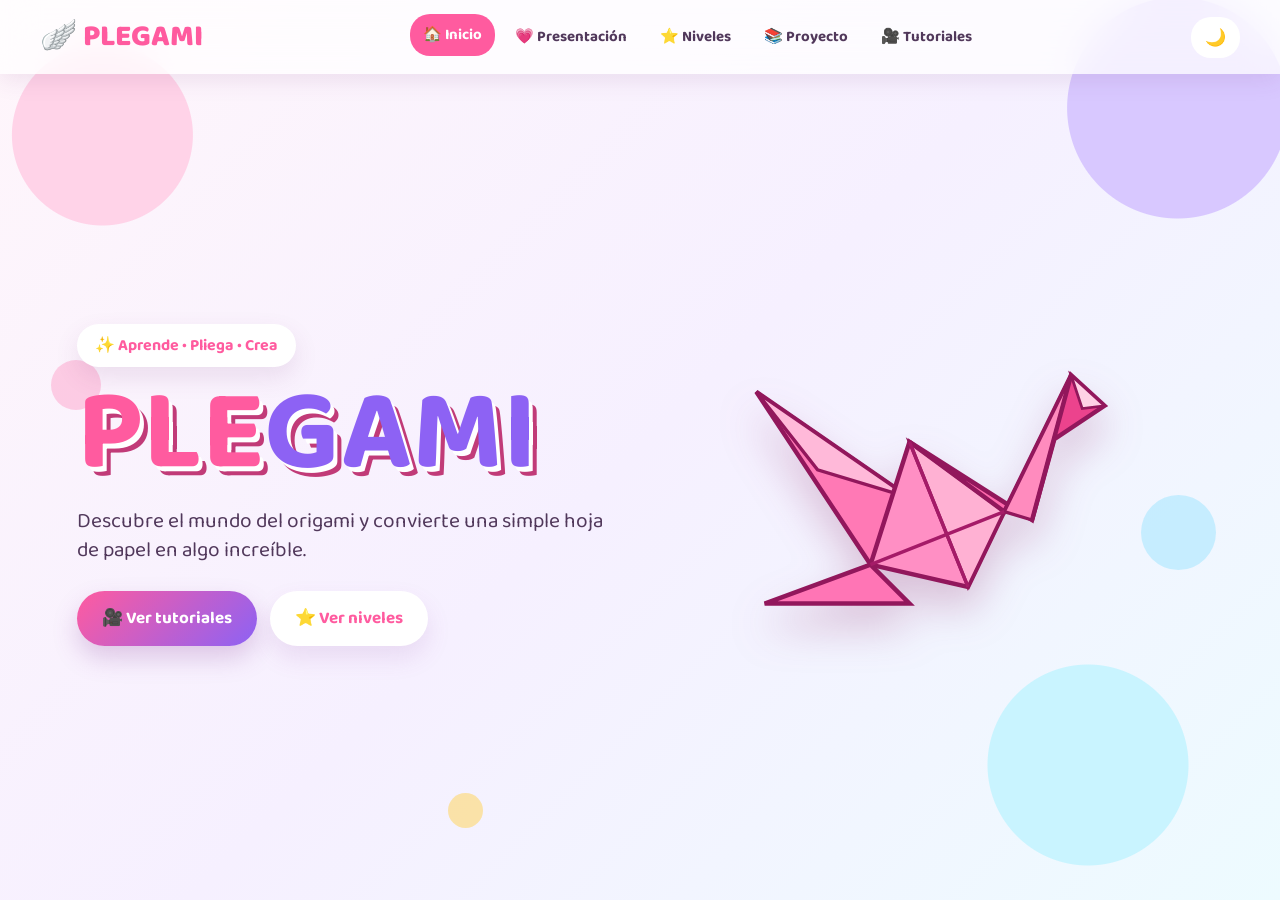
==== index.html @ f5fa528d "Add files via upload" ====
<!DOCTYPE html>
<html lang="es">
<head>
    <meta charset="UTF-8">
    <meta name="viewport" content="width=device-width, initial-scale=1.0">
    <title>PLEGAMI 🪽</title>
    <!-- Enlace a la hoja de estilos externa -->
    <link rel="stylesheet" href="style.css">
</head>

<body>

<!-- PANTALLA DE CARGA -->
<div id="loading">
    <svg class="crane" viewBox="0 0 700 560" xmlns="http://www.w3.org/2000/svg">
        <defs>
            <linearGradient id="pinkA" x1="0" y1="0" x2="1" y2="1">
                <stop offset="0%" stop-color="#ffd2e6"/>
                <stop offset="45%" stop-color="#ff82b8"/>
                <stop offset="100%" stop-color="#e92d84"/>
            </linearGradient>
            <linearGradient id="pinkB" x1="0" y1="0" x2="1" y2="1">
                <stop offset="0%" stop-color="#ffb9d9"/>
                <stop offset="100%" stop-color="#ff559f"/>
            </linearGradient>
        </defs>
        <polygon points="40,120 315,310 245,430" fill="url(#pinkA)" stroke="#92175c" stroke-width="8"/>
        <polygon points="40,120 315,310 150,260" fill="#ffb8d8" stroke="#92175c" stroke-width="6"/>
        <polygon points="245,430 315,210 485,335 420,470" fill="url(#pinkB)" stroke="#92175c" stroke-width="8"/>
        <polygon points="315,210 420,470 485,335" fill="#ff9dca" stroke="#92175c" stroke-width="6"/>
        <polygon points="315,210 485,335 605,90 535,350" fill="url(#pinkA)" stroke="#92175c" stroke-width="8"/>
        <polygon points="485,335 535,350 605,90" fill="#ff69ad" stroke="#92175c" stroke-width="6"/>
        <polygon points="535,350 605,90 665,145 575,205" fill="#ed478f" stroke="#92175c" stroke-width="8"/>
        <polygon points="605,90 665,145 625,150" fill="#ffd2e5" stroke="#92175c" stroke-width="5"/>
        <polygon points="245,430 55,500 315,500" fill="#ff77b6" stroke="#92175c" stroke-width="8"/>
        <line x1="315" y1="210" x2="420" y2="470" stroke="#a51b68" stroke-width="6"/>
        <line x1="245" y1="430" x2="485" y2="335" stroke="#a51b68" stroke-width="6"/>
        <ellipse cx="205" cy="255" rx="28" ry="11" fill="white" opacity=".8" transform="rotate(30 205 255)"/>
        <ellipse cx="545" cy="190" rx="30" ry="11" fill="white" opacity=".75" transform="rotate(-65 545 190)"/>
    </svg>
    <div class="loading-title">PLEGAMI</div>
    <div class="loading-text">Preparando tu mundo de origami...</div>
    <div class="spinner"></div>
</div>

<!-- BURBUJAS -->
<div class="bubble one"></div>
<div class="bubble two"></div>
<div class="bubble three"></div>

<!-- APLICACIÓN -->
<div id="app">

<header>
    <div class="header-content">
        <div class="logo">🪽 PLEGAMI</div>
        <div class="menu">
            <button onclick="showScreen('home', this)" class="selected">🏠 Inicio</button>
            <button onclick="showScreen('presentation', this)">💗 Presentación</button>
            <button onclick="showScreen('levels', this)">⭐ Niveles</button>
            <button onclick="showScreen('project', this)">📚 Proyecto</button>
            <button onclick="showScreen('tutorials', this)">🎥 Tutoriales</button>
        </div>
        <button class="theme" onclick="toggleTheme()" id="themeButton">🌙</button>
    </div>
</header>

<!-- INICIO -->
<section id="home" class="screen active">
    <div class="home">
        <div class="home-text">
            <span class="badge">✨ Aprende • Pliega • Crea</span>
            <h1>PLE<span>GAMI</span></h1>
            <p>Descubre el mundo del origami y convierte una simple hoja de papel en algo increíble.</p>
            <div class="buttons">
                <button class="btn btn-main" onclick="showScreen('tutorials')">🎥 Ver tutoriales</button>
                <button class="btn btn-light" onclick="showScreen('levels')">⭐ Ver niveles</button>
            </div>
        </div>
        <div style="text-align:center">
            <svg class="crane" viewBox="0 0 700 560" xmlns="http://www.w3.org/2000/svg">
                <polygon points="40,120 315,310 245,430" fill="#ff79b5" stroke="#92175c" stroke-width="8"/>
                <polygon points="40,120 315,310 150,260" fill="#ffb9d9" stroke="#92175c" stroke-width="6"/>
                <polygon points="245,430 315,210 485,335 420,470" fill="#ff8fc4" stroke="#92175c" stroke-width="8"/>
                <polygon points="315,210 420,470 485,335" fill="#ffb1d3" stroke="#92175c" stroke-width="6"/>
                <polygon points="315,210 485,335 605,90 535,350" fill="#ff69ad" stroke="#92175c" stroke-width="8"/>
                <polygon points="485,335 535,350 605,90" fill="#ff8bbe" stroke="#92175c" stroke-width="6"/>
                <polygon points="535,350 605,90 665,145 575,205" fill="#ec438d" stroke="#92175c" stroke-width="8"/>
                <polygon points="605,90 665,145 625,150" fill="#ffd1e5" stroke="#92175c" stroke-width="5"/>
                <polygon points="245,430 55,500 315,500" fill="#ff75b5" stroke="#92175c" stroke-width="8"/>
                <line x1="315" y1="210" x2="420" y2="470" stroke="#a51b68" stroke-width="6"/>
                <line x1="245" y1="430" x2="485" y2="335" stroke="#a51b68" stroke-width="6"/>
            </svg>
        </div>
    </div>
</section>

<!-- PRESENTACIÓN -->
<section id="presentation" class="screen">
    <div class="title">
        <h2>💗 Conoce PLEGAMI</h2>
        <p>Mucho más que doblar una hoja.</p>
    </div>
    <div class="presentation">
        <div class="presentation-crane">
            <svg class="crane" viewBox="0 0 700 560" xmlns="http://www.w3.org/2000/svg">
                <polygon points="40,120 315,310 245,430" fill="#ff79b5" stroke="#92175c" stroke-width="8"/>
                <polygon points="40,120 315,310 150,260" fill="#ffb9d9" stroke="#92175c" stroke-width="6"/>
                <polygon points="245,430 315,210 485,335 420,470" fill="#ff8fc4" stroke="#92175c" stroke-width="8"/>
                <polygon points="315,210 420,470 485,335" fill="#ffb1d3" stroke="#92175c" stroke-width="6"/>
                <polygon points="315,210 485,335 605,90 535,350" fill="#ff69ad" stroke="#92175c" stroke-width="8"/>
                <polygon points="485,335 535,350 605,90" fill="#ff8bbe" stroke="#92175c" stroke-width="6"/>
                <polygon points="535,350 605,90 665,145 575,205" fill="#ec438d" stroke="#92175c" stroke-width="8"/>
                <polygon points="605,90 665,145 625,150" fill="#ffd1e5" stroke="#92175c" stroke-width="5"/>
                <polygon points="245,430 55,500 315,500" fill="#ff75b5" stroke="#92175c" stroke-width="8"/>
            </svg>
        </div>
        <div class="presentation-info">
            <h3>🪽 Dobla tu imaginación</h3>
            <p>PLEGAMI es una aplicación educativa creada para aprender origami de una forma sencilla, interactiva y fácil de utilizar, enseñándole a los estudiantes del colegio Brasilia Bosa.</p>
            <p>Empieza con figuras fáciles, aprende nuevos pliegues y avanza hasta conseguir modelos más desafiantes.</p>
            <div class="little-boxes">
                <div class="little-box">🎨 Creatividad</div>
                <div class="little-box">🧠 Aprendizaje</div>
                <div class="little-box">✋ Práctica</div>
                <div class="little-box">⭐ Superación</div>
            </div>
            <br>
            <button class="btn btn-main" onclick="showScreen('tutorials')">🚀 Empezar a aprender</button>
        </div>
    </div>
</section>

<!-- NIVELES -->
<section id="levels" class="screen">
    <div class="title">
        <h2>⭐ Niveles</h2>
        <p>Comienza desde cero y ve subiendo.</p>
    </div>
    <div class="levels">
        <div class="level" onclick="openTutorial('Avioncito')">
            <div class="level-number">01</div>
            <h3>🌱 Inicial</h3>
            <p>Figuras sencillas para comenzar.</p>
        </div>
        <div class="level" onclick="openTutorial('Corazón')">
            <div class="level-number">02</div>
            <h3>🌸 Básico</h3>
            <p>Aprende nuevos pliegues.</p>
        </div>
        <div class="level" onclick="openTutorial('Delfín')">
            <div class="level-number">03</div>
            <h3>💜 Intermedio</h3>
            <p>Retos para mejorar tu técnica.</p>
        </div>
        <div class="level" onclick="openTutorial('Dragón')">
            <div class="level-number">04</div>
            <h3>🔥 Avanzado</h3>
            <p>Para quienes quieren un gran desafío.</p>
        </div>
    </div>
</section>

<!-- PROYECTO -->
<section id="project" class="screen">
    <div class="title">
        <h2>📚 Proyecto</h2>
        <p>La idea detrás de PLEGAMI</p>
    </div>
    <div class="project">
        <h3>🎯 Objetivo del proyecto</h3>
        <p>PLEGAMI busca fortalecer el aprendizaje del origami mediante una aplicación móvil interactiva y fácil de utilizar.</p>
        <div class="project-list">
            <div>🩷 Interfaz amigable</div>
            <div>🎥 Tutoriales paso a paso</div>
            <div>⭐ Sistema de niveles</div>
            <div>🎨 Estimulación de la creatividad</div>
            <div>📱 Diseño pensado para dispositivos móviles</div>
        </div>
        <button class="btn btn-main" onclick="showScreen('tutorials')">🎥 Ir a tutoriales</button>
    </div>
</section>

<!-- TUTORIALES -->
<section id="tutorials" class="screen">
    <div class="title">
        <h2>🎥 Tutoriales</h2>
        <p>Toca cualquier figura para entrar.</p>
    </div>
    <div class="tutorial-grid">
        <div class="tutorial" onclick="openTutorial('Avioncito')">
            <div class="thumbnail">✈️<span class="play">▶️</span></div>
            <div class="tutorial-info">
                <h3>Avioncito</h3>
                <p>⭐ Fácil</p>
            </div>
        </div>
        <div class="tutorial" onclick="openTutorial('Barco')">
            <div class="thumbnail">⛵<span class="play">▶️</span></div>
            <div class="tutorial-info">
                <h3>Barco</h3>
                <p>⭐ Fácil</p>
            </div>
        </div>
        <div class="tutorial" onclick="openTutorial('Come galletas')">
            <div class="thumbnail">🍪<span class="play">▶️</span></div>
            <div class="tutorial-info">
                <h3>Come galletas</h3>
                <p>⭐ Fácil</p>
            </div>
        </div>
        <div class="tutorial" onclick="openTutorial('Corazón')">
            <div class="thumbnail">💗<span class="play">▶️</span></div>
            <div class="tutorial-info">
                <h3>Corazón</h3>
                <p>⭐ Fácil</p>
            </div>
        </div>
        <div class="tutorial" onclick="openTutorial('Delfín')">
            <div class="thumbnail">🐬<span class="play">▶️</span></div>
            <div class="tutorial-info">
                <h3>Delfín</h3>
                <p>🌟 Intermedio</p>
            </div>
        </div>
        <div class="tutorial" onclick="openTutorial('Dragón')">
            <div class="thumbnail">🐉<span class="play">▶️</span></div>
            <div class="tutorial-info">
                <h3>Dragón</h3>
                <p>🔥 Avanzado</p>
            </div>
        </div>
        <div class="tutorial" onclick="openTutorial('Pez de papel')">
            <div class="thumbnail">🐟<span class="play">▶️</span></div>
            <div class="tutorial-info">
                <h3>Pez de papel</h3>
                <p>🌟 Intermedio</p>
            </div>
        </div>
        <div class="tutorial" onclick="openTutorial('Caja de papel')">
            <div class="thumbnail">📦<span class="play">▶️</span></div>
            <div class="tutorial-info">
                <h3>Caja de papel</h3>
                <p>🌟 Intermedio</p>
            </div>
        </div>
        <div class="tutorial" onclick="openTutorial('Grulla')">
            <div class="thumbnail">🪽<span class="play">▶️</span></div>
            <div class="tutorial-info">
                <h3>Grulla</h3>
                <p>🔥 Avanzado</p>
            </div>
        </div>
        <div class="tutorial" onclick="openTutorial('Peonza')">
            <div class="thumbnail">🌀<span class="play">▶️</span></div>
            <div class="tutorial-info">
                <h3>Peonza</h3>
                <p>🌟 Intermedio</p>
            </div>
        </div>
    </div>
</section>

<!-- TUTORIAL INDIVIDUAL -->
<section id="video" class="screen">
    <div class="video-page">
        <div class="title">
            <h2 id="videoTitle">🎥 Tutorial</h2>
            <p>Aprende paso a paso.</p>
        </div>
        <div class="video-container">
            <video id="tutorialVideo" controls playsinline preload="metadata">
                Tu navegador no puede reproducir este video.
            </video>
            <div id="videoMessage" class="video-message">
                📹 Selecciona un tutorial para reproducir su video.
            </div>
            <button class="btn btn-main" onclick="showScreen('tutorials')">
                ← Volver a tutoriales
            </button>
        </div>
    </div>
</section>

</div>

<!-- Enlace al archivo JavaScript externo -->
<script src="script.js"></script>

</body>
</html>
---- style.css ----
@import url('https://fonts.googleapis.com/css2?family=Baloo+2:wght@400;500;600;700;800&display=swap');

*{
    box-sizing:border-box;
    margin:0;
    padding:0;
}

:root{
    --pink:#ff5b9f;
    --pink2:#ff9ac8;
    --purple:#8d62f4;
    --blue:#62d9ff;
    --yellow:#ffd866;
    --text:#51385b;
    --white:#ffffff;
}

body{
    font-family:'Baloo 2',cursive;
    min-height:100vh;
    color:var(--text);
    overflow-x:hidden;

    background:
        radial-gradient(circle at 8% 15%,#ffd3e8 0 90px,transparent 91px),
        radial-gradient(circle at 92% 12%,#d8c8ff 0 110px,transparent 111px),
        radial-gradient(circle at 85% 85%,#c9f4ff 0 100px,transparent 101px),
        linear-gradient(135deg,#fff6fb,#f6f0ff,#edfbff);
}

/* ================= CARGANDO ================= */

#loading{
    position:fixed;
    inset:0;
    z-index:9999;

    display:flex;
    flex-direction:column;
    align-items:center;
    justify-content:center;

    background:
        radial-gradient(circle at 20% 20%,#ffd6eb,#ffffff 35%),
        linear-gradient(135deg,#f5eaff,#eafaff);

    transition:.7s;
}

#loading.hide{
    opacity:0;
    visibility:hidden;
}

.loading-title{
    font-size:55px;
    color:var(--pink);
    font-weight:800;
    text-shadow:3px 4px white,6px 7px #bd3b78;
}

.loading-text{
    font-size:20px;
    color:#765176;
}

.spinner{
    width:42px;
    height:42px;
    margin-top:15px;
    border-radius:50%;
    border:5px solid #ffd1e5;
    border-top-color:var(--pink);
    animation:spin 1s linear infinite;
}

@keyframes spin{
    to{transform:rotate(360deg)}
}

/* ================= GRULLA ================= */

.crane{
    width:390px;
    max-width:90%;
    animation:float 4s ease-in-out infinite;
    filter:drop-shadow(0 22px 20px rgba(145,39,101,.25));
}

@keyframes float{
    0%,100%{
        transform:translateY(0);
    }

    50%{
        transform:translateY(-18px);
    }
}

/* ================= APP ================= */

#app{
    display:none;
}

#app.show{
    display:block;
}

/* ================= HEADER ================= */

header{
    position:fixed;
    top:0;
    left:0;
    right:0;
    z-index:1000;

    padding:13px 25px;

    background:rgba(255,255,255,.72);
    backdrop-filter:blur(18px);

    box-shadow:0 5px 25px rgba(120,60,120,.12);
}

.header-content{
    max-width:1200px;
    margin:auto;

    display:flex;
    align-items:center;
    justify-content:space-between;
    gap:15px;
}

.logo{
    font-size:30px;
    font-weight:800;
    color:var(--pink);
    white-space:nowrap;
}

.menu{
    display:flex;
    gap:7px;
    justify-content:center;
    flex-wrap:wrap;
}

.menu button{
    border:none;
    background:transparent;

    padding:9px 13px;
    border-radius:20px;

    color:var(--text);
    font-family:inherit;
    font-weight:700;
    font-size:15px;

    cursor:pointer;
    transition:.25s;
}

.menu button:hover,
.menu button.selected{
    background:var(--pink);
    color:white;
    transform:translateY(-2px);
}

.theme{
    border:none;
    background:white;
    border-radius:20px;
    padding:10px 14px;
    cursor:pointer;
    font-size:17px;
}

/* ================= PANTALLAS ================= */

.screen{
    display:none;
    min-height:100vh;
    padding:120px 6% 50px;

    animation:appear .35s ease;
}

.screen.active{
    display:block;
}

@keyframes appear{
    from{
        opacity:0;
        transform:translateY(15px);
    }

    to{
        opacity:1;
        transform:translateY(0);
    }
}

/* ================= INICIO ================= */

#home{
    min-height:100vh;

    display:none;
    align-items:center;
    justify-content:center;
}

#home.active{
    display:flex;
}

.home{
    max-width:1200px;
    width:100%;

    display:grid;
    grid-template-columns:1fr 1fr;
    align-items:center;
    gap:30px;
}

.home-text{
    animation:appear .7s ease;
}

.badge{
    display:inline-block;

    padding:9px 18px;
    border-radius:30px;

    background:white;
    color:var(--pink);

    box-shadow:0 10px 25px rgba(120,60,120,.12);

    font-weight:700;
    margin-bottom:20px;
}

.home h1{
    font-size:clamp(70px,9vw,115px);
    line-height:.82;
    color:var(--pink);

    text-shadow:
        4px 5px white,
        8px 9px #c13b78;
}

.home h1 span{
    color:var(--purple);
}

.home p{
    max-width:560px;
    margin:25px 0;

    font-size:21px;
    line-height:1.4;
}

.buttons{
    display:flex;
    gap:13px;
    flex-wrap:wrap;
}

.btn{
    border:none;
    border-radius:30px;

    padding:14px 25px;

    font-family:inherit;
    font-size:17px;
    font-weight:700;

    cursor:pointer;
    transition:.25s;
}

.btn-main{
    color:white;
    background:linear-gradient(135deg,var(--pink),var(--purple));
    box-shadow:0 12px 25px rgba(145,70,160,.25);
}

.btn-light{
    background:white;
    color:var(--pink);
    box-shadow:0 12px 25px rgba(145,70,160,.13);
}

.btn:hover{
    transform:translateY(-4px) scale(1.02);
}

/* ================= TITULOS ================= */

.title{
    text-align:center;
    margin-bottom:40px;
}

.title h2{
    font-size:52px;
    line-height:1;
    color:var(--pink);
}

.title p{
    margin-top:8px;
    font-size:19px;
    opacity:.75;
}

/* ================= PRESENTACION ================= */

.presentation{
    max-width:1100px;
    margin:auto;

    display:grid;
    grid-template-columns:1fr 1fr;
    align-items:center;
    gap:35px;
}

.presentation-crane{
    min-height:480px;

    display:flex;
    align-items:center;
    justify-content:center;

    border-radius:50px;

    background:
        radial-gradient(circle,#ffbadb 0 8%,transparent 9%),
        linear-gradient(145deg,#ffdced,#eee3ff,#dff8ff);

    box-shadow:
        0 25px 60px rgba(140,70,140,.18);

    overflow:hidden;
}

.presentation-info{
    padding:38px;

    border-radius:40px;

    background:rgba(255,255,255,.65);
    backdrop-filter:blur(15px);

    box-shadow:0 20px 50px rgba(130,65,130,.14);
}

.presentation-info h3{
    font-size:42px;
    color:var(--purple);
    margin-bottom:15px;
}

.presentation-info p{
    font-size:19px;
    line-height:1.55;
    margin-bottom:15px;
}

.little-boxes{
    display:grid;
    grid-template-columns:1fr 1fr;
    gap:12px;
    margin-top:20px;
}

.little-box{
    padding:15px;
    border-radius:20px;
    background:#fff;
    font-weight:700;
}

/* ================= NIVELES ================= */

.levels{
    max-width:1100px;
    margin:auto;

    display:grid;
    grid-template-columns:repeat(4,1fr);
    gap:20px;
}

.level{
    min-height:250px;
    padding:25px;

    color:white;

    border-radius:35px;

    box-shadow:0 20px 40px rgba(90,50,100,.15);

    transition:.3s;

    cursor:pointer;
}

.level:hover{
    transform:translateY(-10px) rotate(-1deg);
}

.level:nth-child(1){
    background:linear-gradient(145deg,#63dcff,#608eff);
}

.level:nth-child(2){
    background:linear-gradient(145deg,#ff9ac9,#ff5c9f);
}

.level:nth-child(3){
    background:linear-gradient(145deg,#aa8cff,#7455d8);
}

.level:nth-child(4){
    background:linear-gradient(145deg,#ffdc69,#ff9749);
}

.level-number{
    font-size:60px;
    font-weight:800;
}

.level h3{
    font-size:29px;
}

/* ================= PROYECTO ================= */

.project{
    max-width:950px;
    margin:auto;

    padding:45px;

    border-radius:40px;

    background:rgba(255,255,255,.7);
    backdrop-filter:blur(15px);

    box-shadow:0 20px 50px rgba(120,60,130,.15);
}

.project h3{
    font-size:40px;
    color:var(--pink);
    margin-bottom:15px;
}

.project p{
    font-size:19px;
    line-height:1.6;
    margin-bottom:18px;
}

.project-list{
    display:grid;
    gap:12px;
    margin:25px 0;
}

.project-list div{
    padding:14px 18px;
    border-radius:18px;
    background:white;
    font-weight:600;
}

/* ================= TUTORIALES ================= */

.tutorial-grid{
    max-width:1100px;
    margin:auto;

    display:grid;
    grid-template-columns:repeat(3,1fr);
    gap:23px;
}

.tutorial{
    overflow:hidden;

    border-radius:30px;

    background:rgba(255,255,255,.75);
    backdrop-filter:blur(12px);

    box-shadow:0 18px 40px rgba(120,60,120,.13);

    cursor:pointer;
    transition:.3s;
}

.tutorial:hover{
    transform:translateY(-8px);
}

.thumbnail{
    height:190px;

    display:flex;
    align-items:center;
    justify-content:center;

    position:relative;

    font-size:80px;

    background:
        radial-gradient(circle at 20% 20%,white 0 8px,transparent 9px),
        radial-gradient(circle at 80% 30%,white 0 6px,transparent 7px),
        linear-gradient(135deg,#ffc7df,#d5c7ff,#a8edff);
}

/* BOTÓN PLAY ROSA PASTEL Y REDONDO */
.play{
    position:absolute;

    width:50px;
    height:50px;

    display:grid;
    place-items:center;

    border-radius:50%;

    background:#ff82b8;
    color:white;

    font-size:20px;

    box-shadow:0 8px 20px rgba(255, 130, 184, 0.4);
    transition:transform 0.2s ease, background 0.2s ease;
}

.tutorial:hover .play{
    transform:scale(1.15);
    background:#ff559f;
}

.tutorial-info{
    padding:20px;
}

.tutorial-info h3{
    font-size:28px;
    color:#704b89;
}

.tutorial-info p{
    opacity:.7;
}

/* ================= VIDEO ================= */

.video-page{
    max-width:900px;
    margin:auto;
    text-align:center;
}

.video-container{
    padding:25px;

    border-radius:35px;

    background:rgba(255,255,255,.75);
    box-shadow:0 20px 50px rgba(120,60,120,.15);
}

.video-container video{
    width:100%;
    max-height:500px;
    border-radius:22px;
    background:#17131b;
}

.video-message{
    padding:20px;
    font-size:18px;
}

/* ================= BURBUJAS ================= */

.bubble{
    position:fixed;
    z-index:-1;

    border-radius:50%;

    pointer-events:none;

    animation:bubbleFloat 8s ease-in-out infinite;
}

.bubble.one{
    width:50px;
    height:50px;
    left:4%;
    top:40%;
    background:#ff8fbd66;
}

.bubble.two{
    width:75px;
    height:75px;
    right:5%;
    top:55%;
    background:#72dcff55;
    animation-delay:2s;
}

.bubble.three{
    width:35px;
    height:35px;
    left:35%;
    bottom:8%;
    background:#ffd45c88;
    animation-delay:1s;
}

@keyframes bubbleFloat{
    0%,100%{
        transform:translateY(0);
    }

    50%{
        transform:translateY(-30px);
    }
}

/* ================= OSCURO ================= */

body.dark{
    color:white;

    background:
        radial-gradient(circle at 10% 15%,#44203f 0 90px,transparent 91px),
        radial-gradient(circle at 90% 12%,#292254 0 110px,transparent 111px),
        linear-gradient(135deg,#17121d,#21182b,#101b29);
}

body.dark header{
    background:rgba(20,15,28,.8);
}

body.dark .menu button{
    color:white;
}

body.dark .menu button:hover,
body.dark .menu button.selected{
    color:white;
}

body.dark .theme,
body.dark .badge,
body.dark .btn-light,
body.dark .presentation-info,
body.dark .project,
body.dark .tutorial{
    background:#2b2035;
    color:white;
}

body.dark .little-box,
body.dark .project-list div{
    background:#392840;
}

body.dark .tutorial-info h3{
    color:#ff9ccc;
}

/* ================= RESPONSIVE (ADAPTABLE A CELULARES Y TABLETS) ================= */

@media(max-width:900px){
    header{
        position: relative;
        padding: 10px 15px;
    }

    .header-content{
        flex-direction: column;
        gap: 10px;
    }

    .screen{
        padding: 90px 4% 30px;
    }

    .home,
    .presentation{
        grid-template-columns: 1fr;
        gap: 20px;
        text-align: center;
    }

    .home h1{
        font-size: clamp(50px, 12vw, 75px);
        line-height: 1.1;
    }

    .home p, .presentation-info p, .project p{
        font-size: 17px;
        margin-left: auto;
        margin-right: auto;
    }

    .buttons{
        justify-content: center;
    }

    .levels{
        grid-template-columns: 1fr; /* Una columna en celulares para niveles */
        gap: 15px;
    }

    .tutorial-grid{
        grid-template-columns: 1fr; /* Una columna en celulares para tutoriales limpios */
        gap: 18px;
    }

    .presentation-crane{
        min-height: 280px;
    }

    .title h2{
        font-size: 38px;
    }
}

@media(max-width:600px){
    .menu{
        gap: 4px;
        justify-content: center;
    }

    .menu button{
        font-size: 12px;
        padding: 6px 9px;
    }

    .project{
        padding: 20px;
    }

    .little-boxes{
        grid-template-columns: 1fr;
    }
}
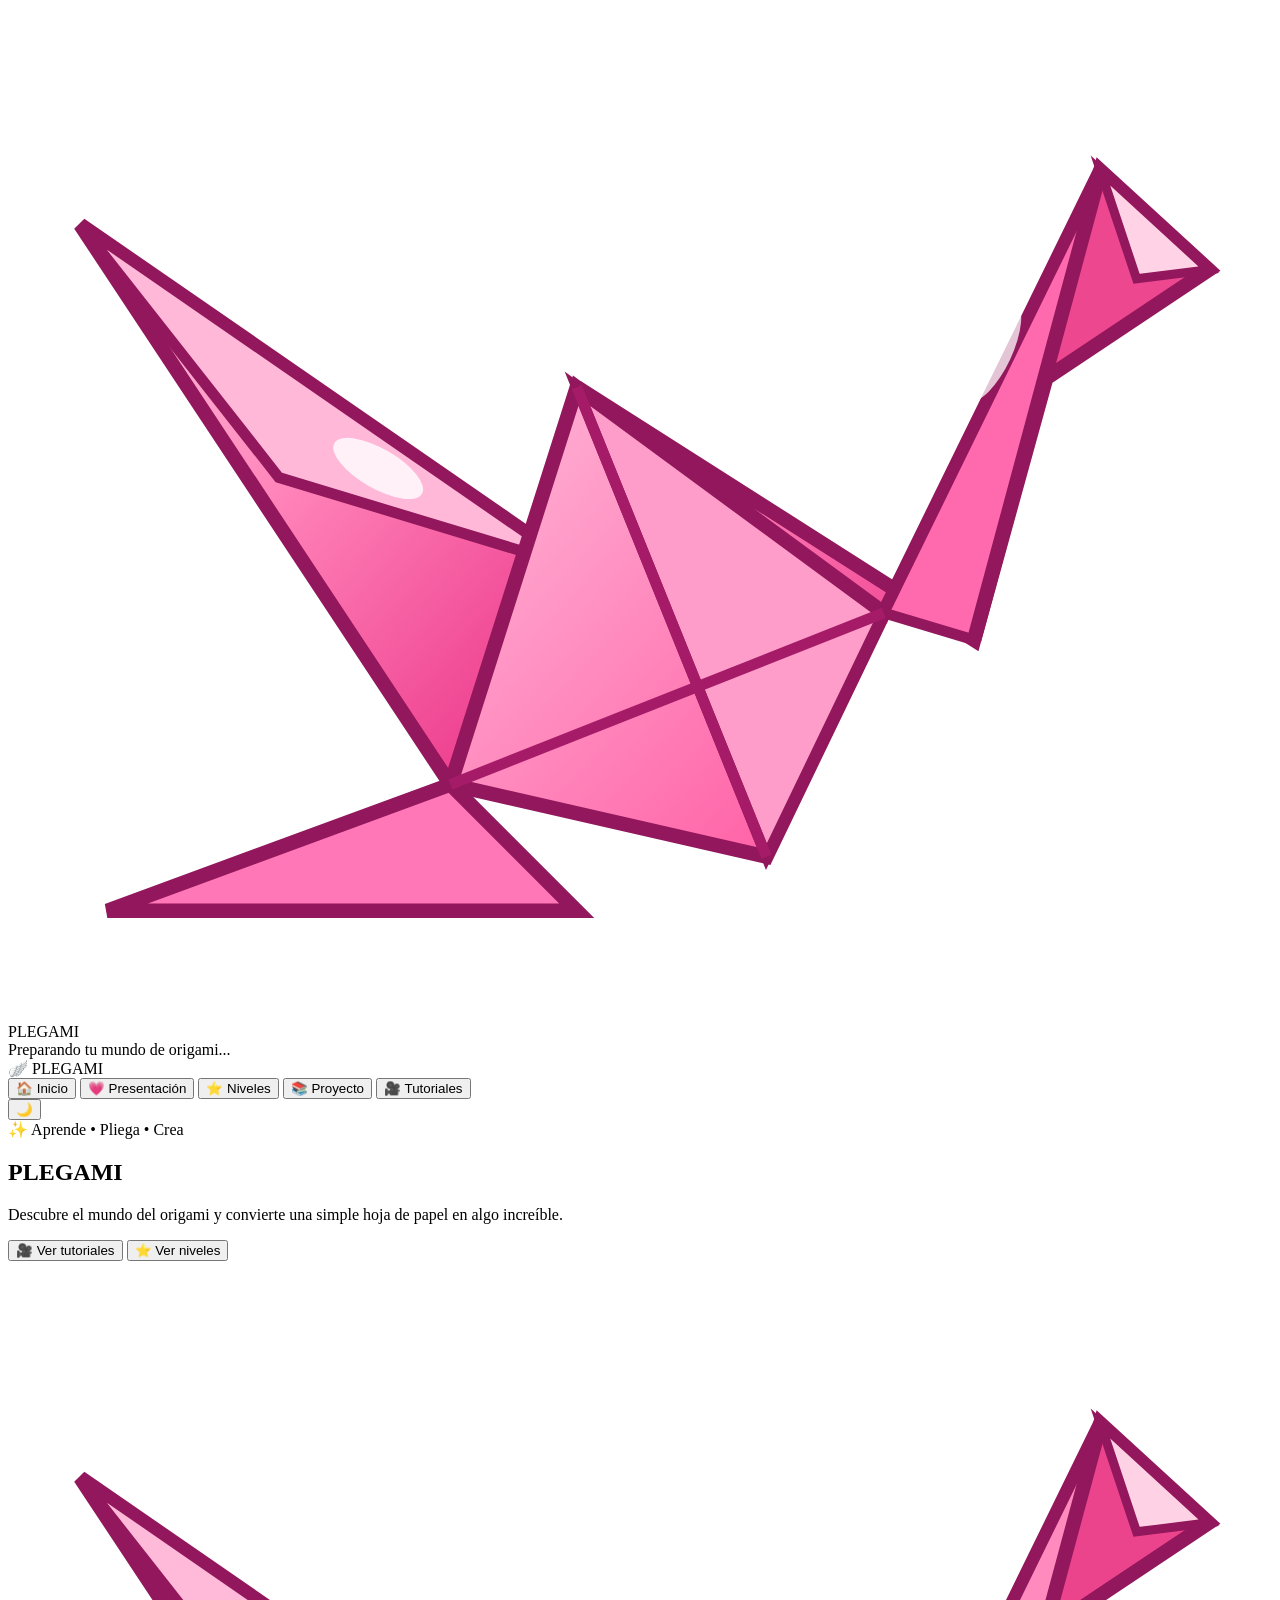
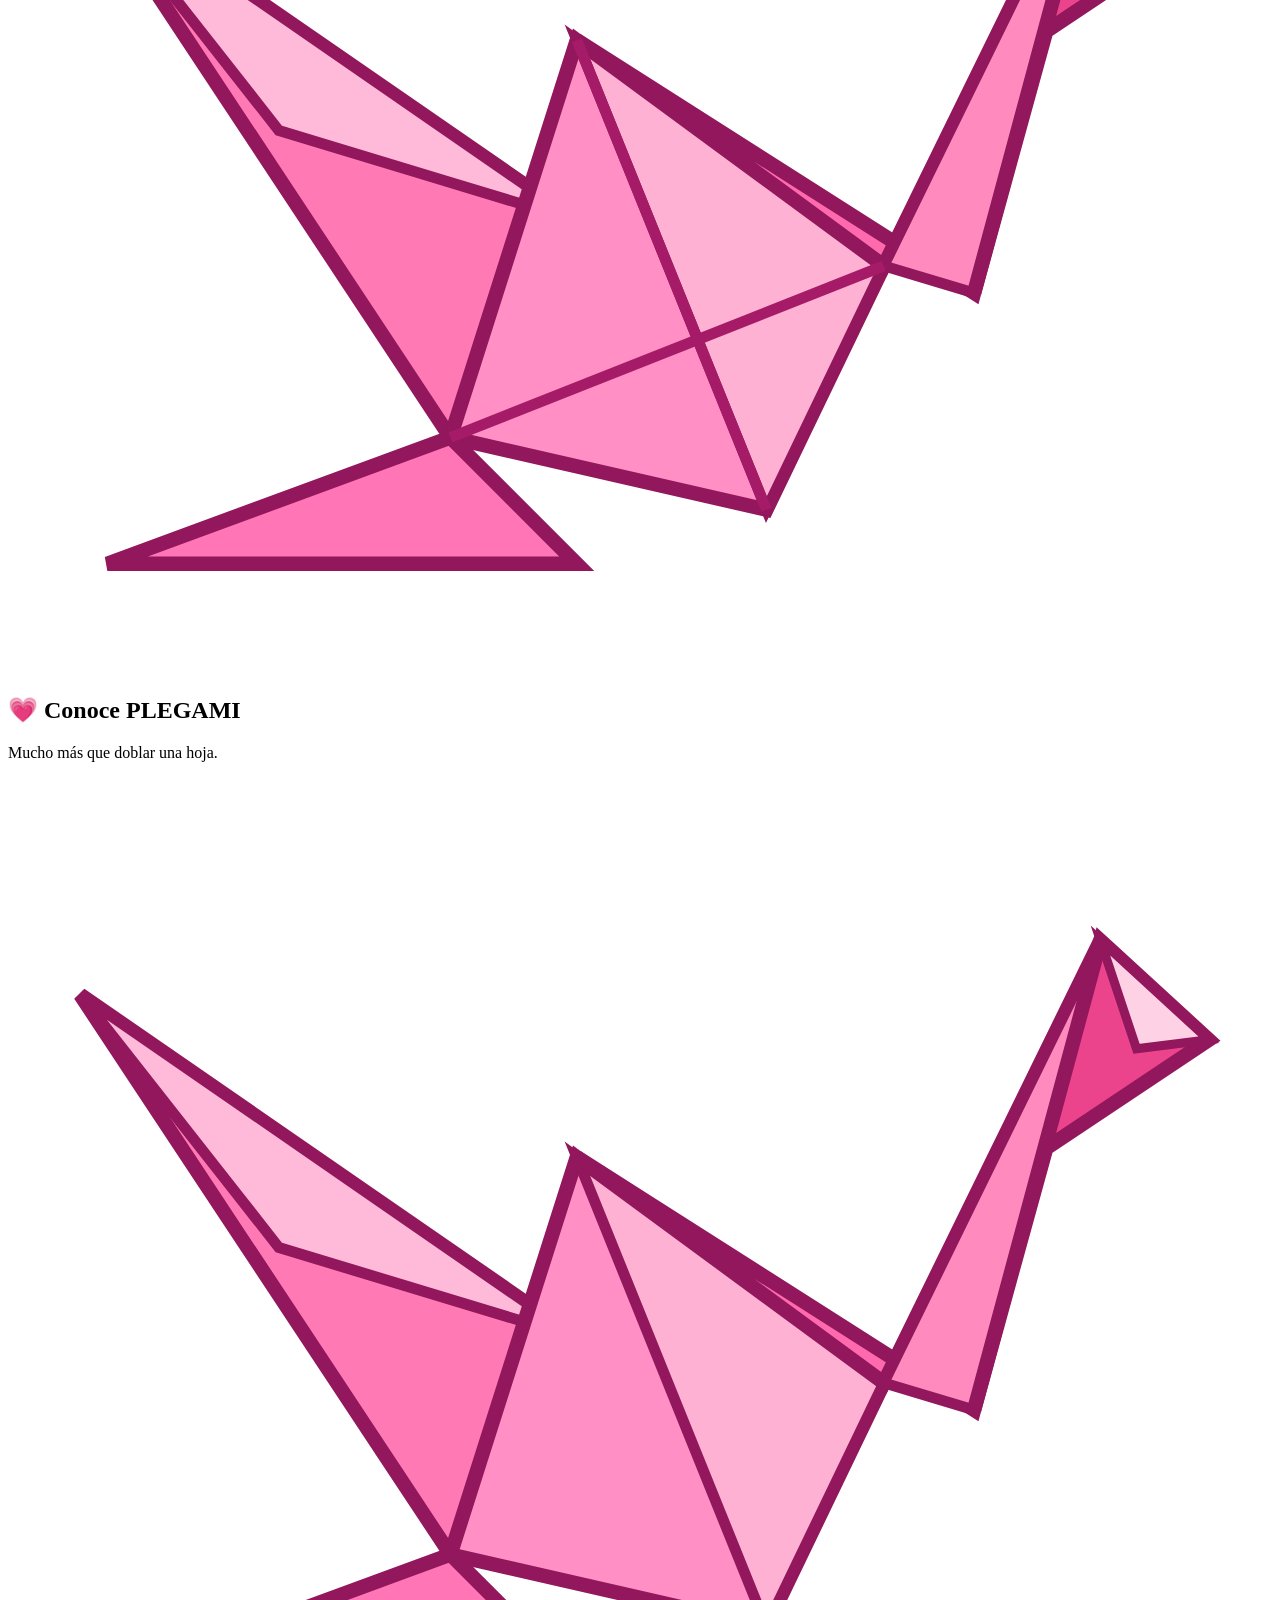
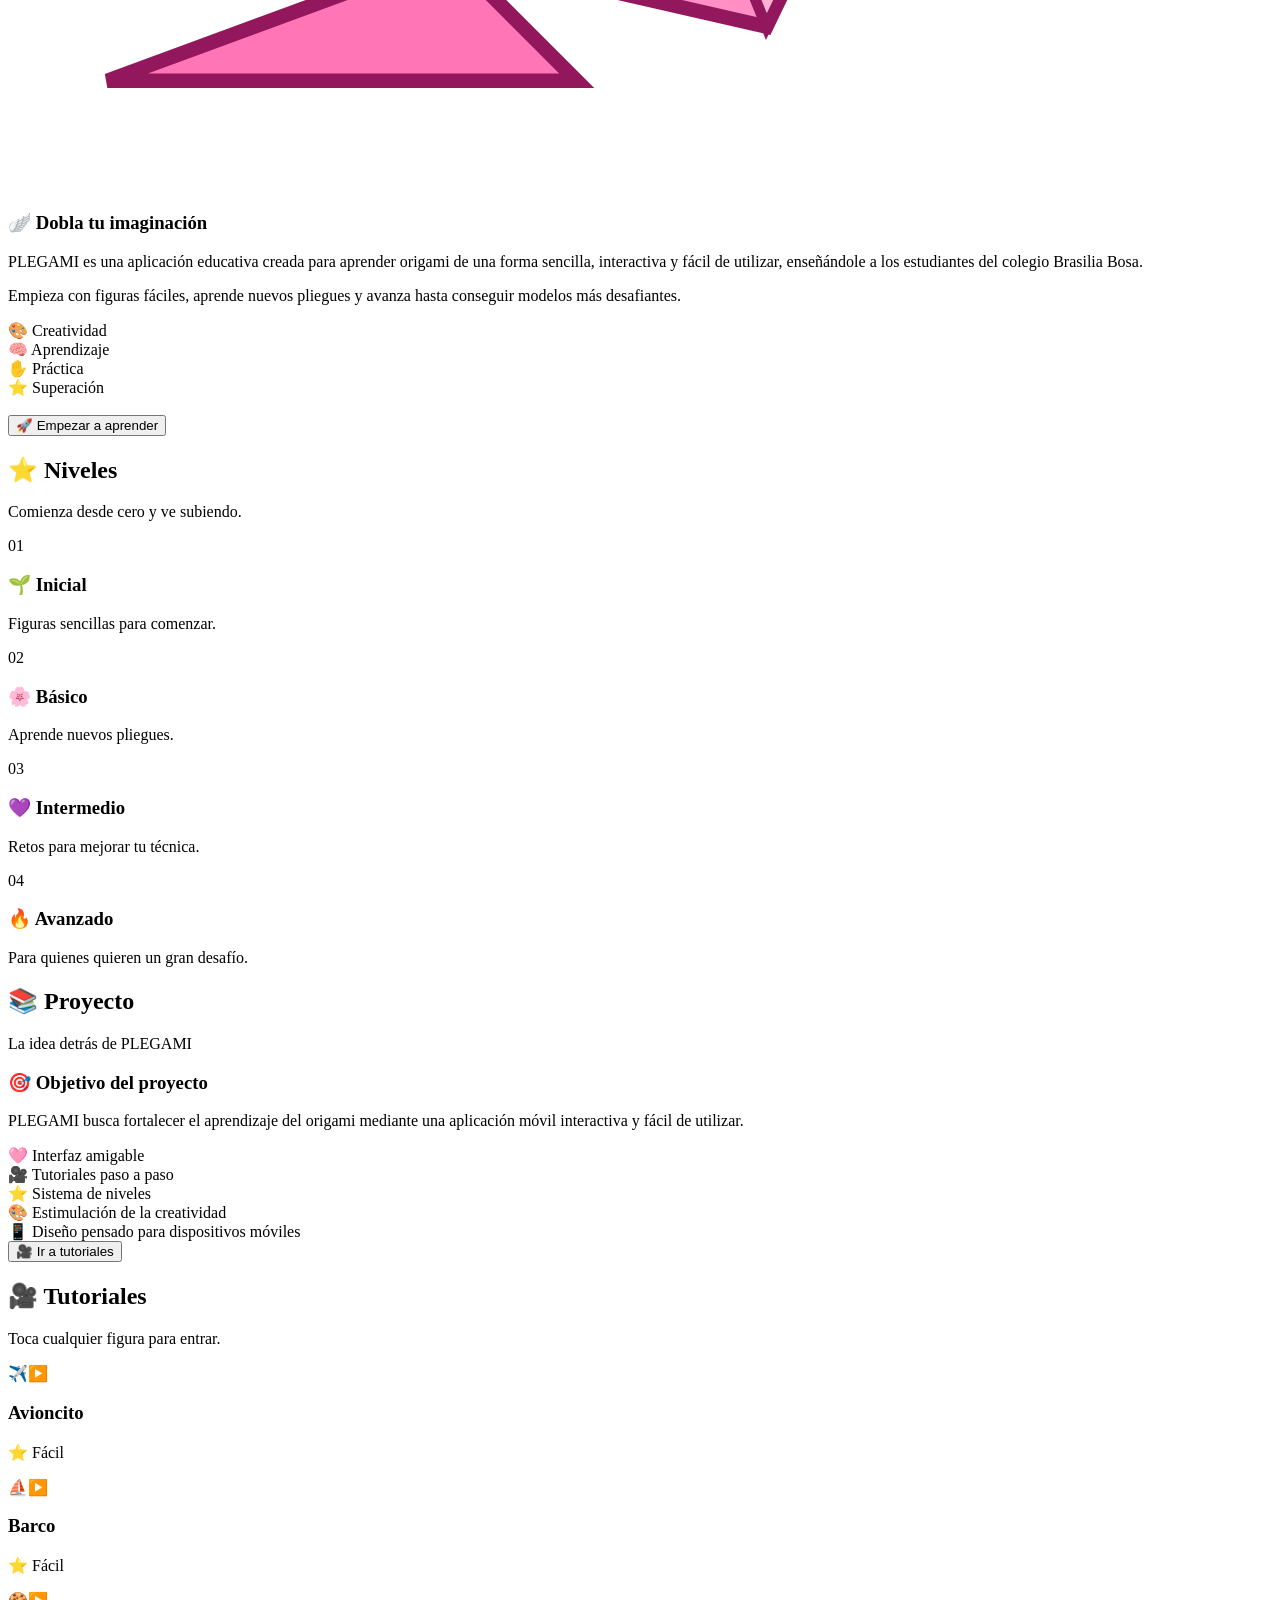
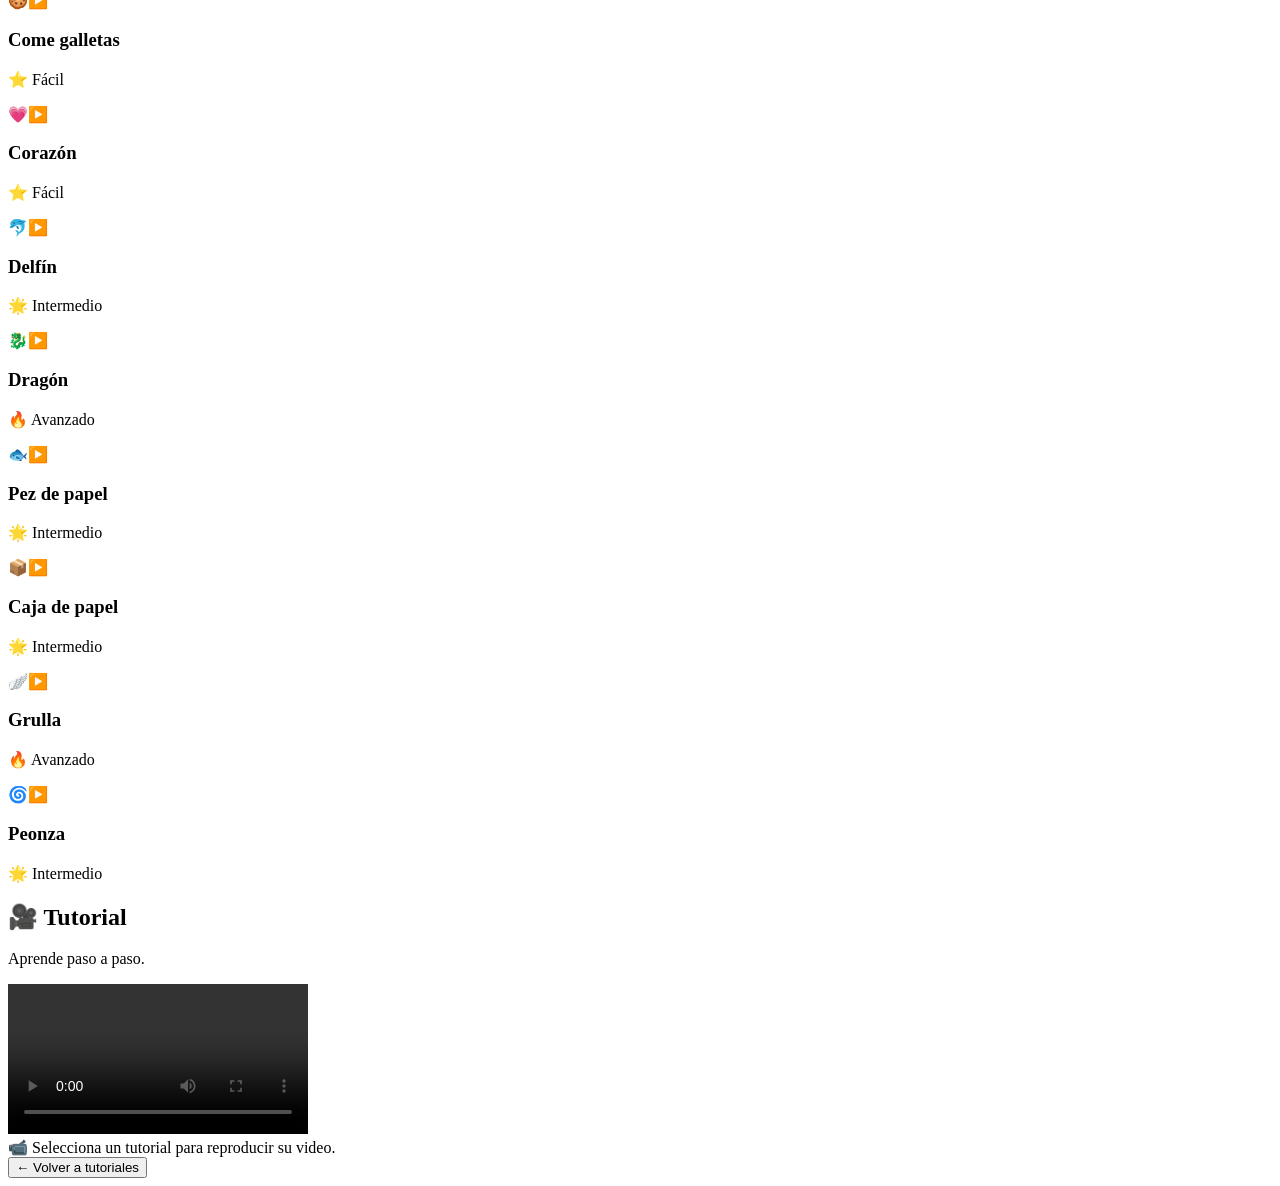
==== commit 95fbb8fe: "Update index.html" ====
--- a/index.html
+++ b/index.html
@@ -5,7 +5,7 @@
     <meta name="viewport" content="width=device-width, initial-scale=1.0">
     <title>PLEGAMI 🪽</title>
     <!-- Enlace a la hoja de estilos externa -->
-    <link rel="stylesheet" href="style.css">
+    <link rel="style.css" href="style.css">
 </head>
 
 <body>
@@ -288,4 +288,4 @@
 <script src="script.js"></script>
 
 </body>
-</html>+</html>
